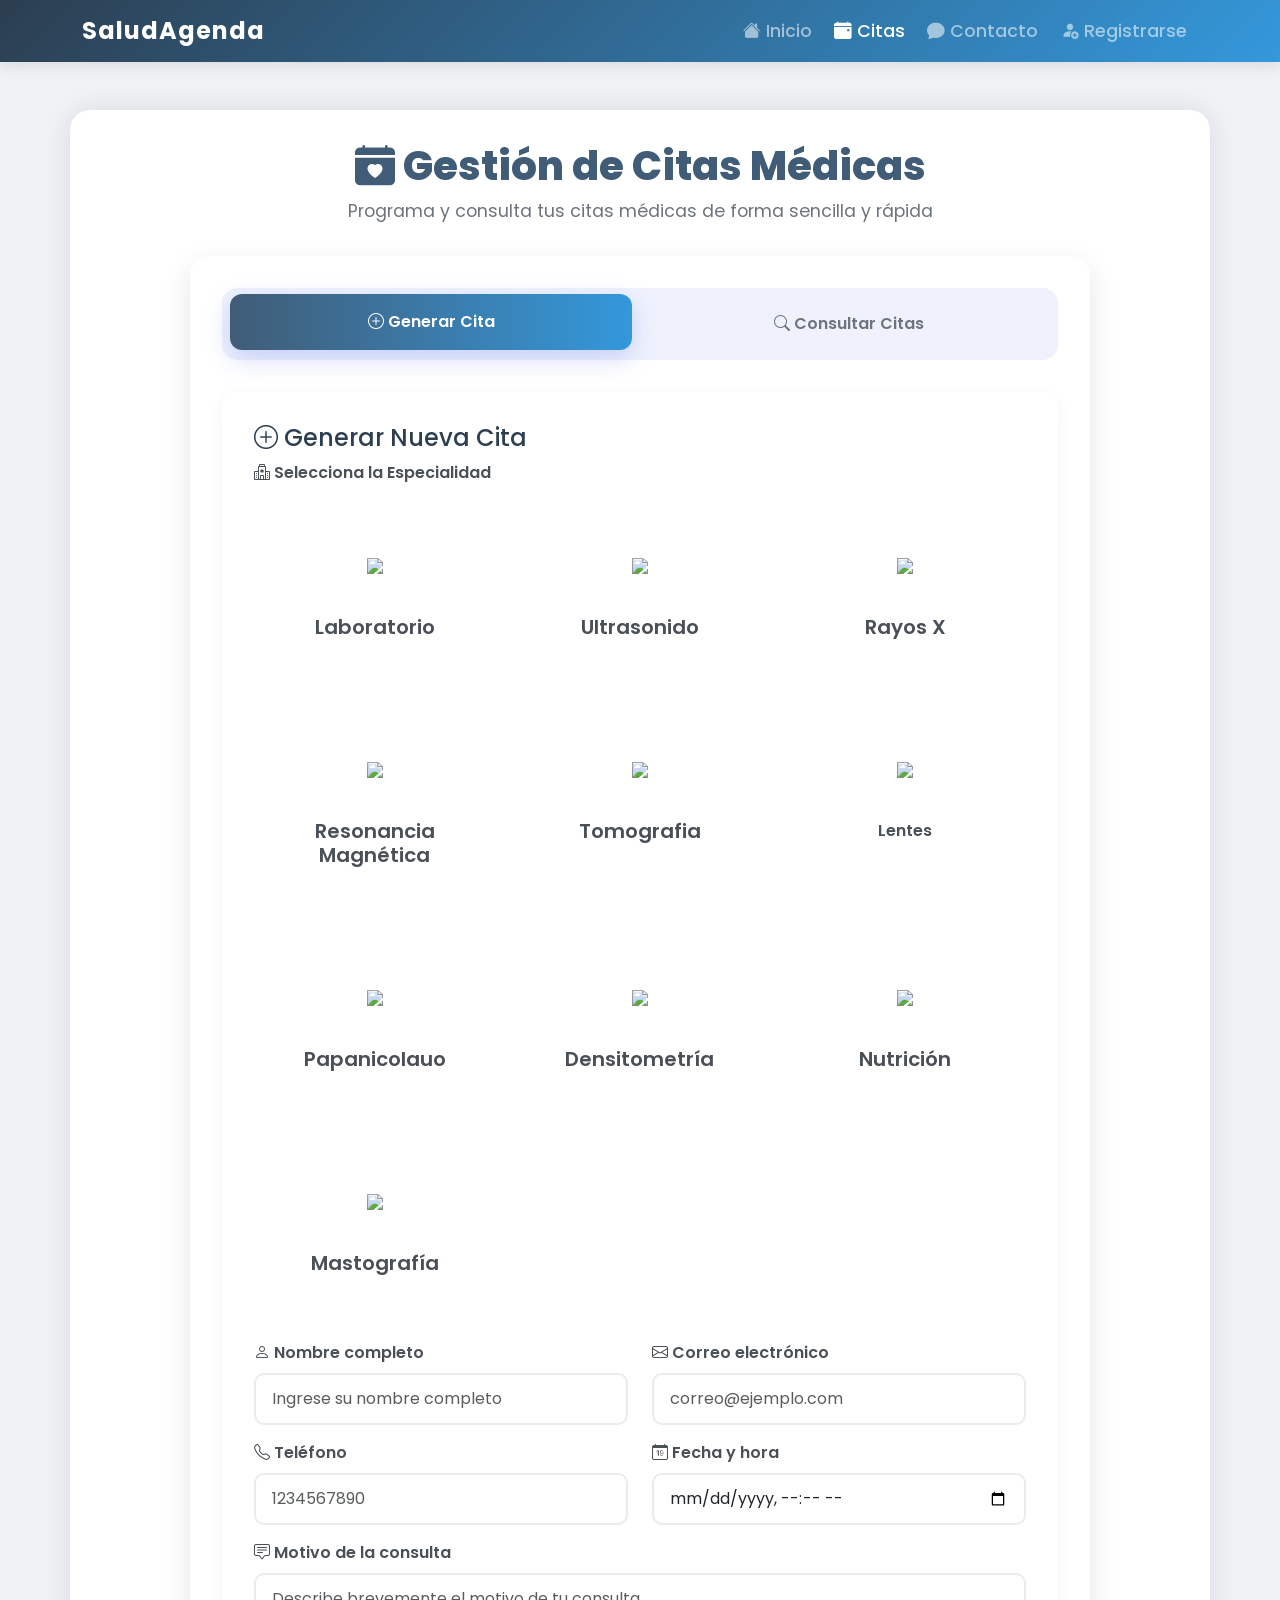
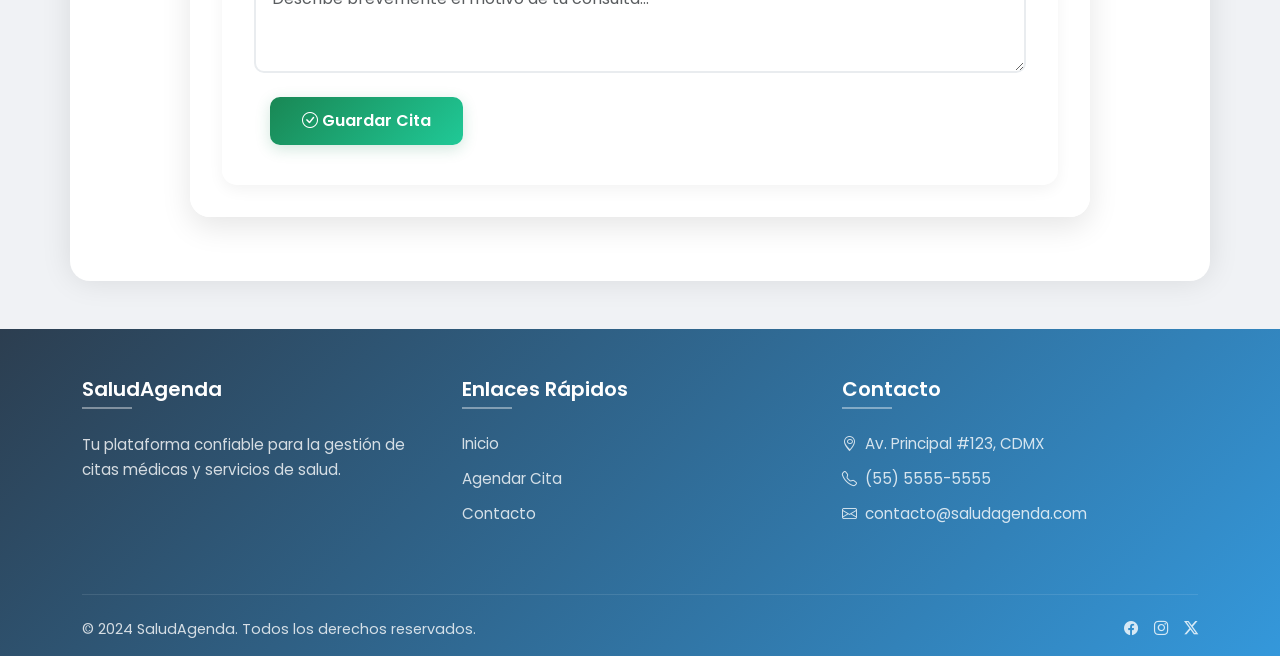
==== citas.html @ 7bef3935 "sitio totalmente responsivo en cualquier dispositivo" ====
<!DOCTYPE html>
<html lang="es">
<head>
    <meta charset="UTF-8">
    <meta name="viewport" content="width=device-width, initial-scale=1.0">
    <title>SaludAgenda - Listado de Citas</title>
    <link href="https://cdn.jsdelivr.net/npm/bootstrap@5.3.3/dist/css/bootstrap.min.css" rel="stylesheet">
    <link href="https://fonts.googleapis.com/css2?family=Poppins:wght@400;500;600;700&display=swap" rel="stylesheet">
    <link rel="stylesheet" href="https://cdn.jsdelivr.net/npm/bootstrap-icons@1.11.3/font/bootstrap-icons.min.css">
    <link rel="stylesheet" href="css/estilos.css">
</head>
<body>
    <!-- Navbar -->
    <nav class="navbar navbar-expand-lg navbar-dark bg-primary">
        <div class="container">
        <a class="navbar-brand fw-bold" href="index.html">SaludAgenda</a>
        <button class="navbar-toggler" type="button" data-bs-toggle="collapse" 
                data-bs-target="#navbarNav" aria-controls="navbarNav" aria-expanded="false" 
                aria-label="Toggle navigation">
            <span class="navbar-toggler-icon"></span>
        </button>

        <div class="collapse navbar-collapse" id="navbarNav">
            <ul class="navbar-nav ms-auto">
            <!-- In the navbar section -->
            <li class="nav-item">
                <a class="nav-link" href="index.html"><i class="bi bi-house-fill"></i> Inicio</a>
            </li>
            <li class="nav-item">
                <a class="nav-link active" href="citas.html"><i class="bi bi-calendar-event-fill"></i> Citas</a>
            </li>
            <li class="nav-item">
                <a class="nav-link" href="contacto.html"><i class="bi bi-chat-fill"></i> Contacto</a>
            </li>
            <li class="nav-item">
                <p></p><p></p>
                <p></p>
            </li>
            <li class="nav-item">
                <a class="nav-link" href="registro.html"><i class="bi bi-person-fill-add"></i> Registrarse</a>
            </li>
            


            </ul>
        </div>
        </div>
    </nav>

    <!-- Contenido principal -->
    <div class="container mt-5">
        <div class="page-title">
                <h1><i class="bi bi-calendar-heart-fill"></i> Gestión de Citas Médicas</h1>
                <p>Programa y consulta tus citas médicas de forma sencilla y rápida</p>
            </div>
        <div class="cita-container">
            

            <!-- Tabs -->
            <div class="tab-buttons">
                <button class="tab-btn active" onclick="openTab(event, 'generar')">
                    <i class="bi bi-plus-circle"></i> Generar Cita
                </button>
                <button class="tab-btn" onclick="openTab(event, 'consultar')">
                    <i class="bi bi-search"></i> Consultar Citas
                </button>
            </div>

            <!-- Consultar Citas -->
            <div id="consultar" class="tabcontent">
                <div class="form-section">
                    <h4><i class="bi bi-search"></i> Consultar Citas</h4>
                    <form id="formConsultar" class="mb-3">
                        <div class="row">
                            <div class="col-md-6 mb-3">
                                <label for="consultaCorreo" class="form-label">
                                    <i class="bi bi-envelope"></i> Correo electrónico
                                </label>
                                <input type="email" class="form-control" id="consultaCorreo" placeholder="correo@ejemplo.com" required>
                            </div>
                            <div class="col-md-6 mb-3">
                                <label for="filtroEspecialidad" class="form-label">
                                    <i class="bi bi-hospital"></i> Filtrar por Especialidad
                                </label>
                                <select class="form-control" id="filtroEspecialidad">
                                    <option value="">Todas las especialidades</option>
                                    <option value="Laboratorio">Laboratorio</option>
                                    <option value="Ultrasonido">Ultrasonido</option>
                                    <option value="Rayos X">Rayos X</option>
                                    <option value="Laboratorio">Resonancia Magnetica</option>
                                    <option value="Ultrasonido">Tomografia</option>
                                    <option value="Rayos X">Electrocardiograma X</option>
                                    <option value="Laboratorio">Lentes</option>
                                    <option value="Ultrasonido">Papanicolaou</option>
                                    <option value="Rayos X">Densitometría</option>
                                    <option value="Ultrasonido">Nutrición</option>
                                    <option value="Rayos X">Mastografía</option>
                                    <!-- Add all other specialties -->
                                </select>
                            </div>
                        </div>
                        <div class="row">
                            <div class="col-md-6 mb-3">
                                <label for="fechaInicio" class="form-label">
                                    <i class="bi bi-calendar-date"></i> Fecha Inicio
                                </label>
                                <input type="date" class="form-control" id="fechaInicio">
                            </div>
                            <div class="col-md-6 mb-3">
                                <label for="fechaFin" class="form-label">
                                    <i class="bi bi-calendar-date"></i> Fecha Fin
                                </label>
                                <input type="date" class="form-control" id="fechaFin">
                            </div>
                        </div>
                        <div class="d-flex gap-2">
                            <button type="submit" class="btn btn-primary">
                                <i class="bi bi-search"></i> Buscar Citas
                            </button>
                            <button type="button" class="btn btn-secondary" onclick="exportarCitas()">
                                <i class="bi bi-download"></i> Exportar Citas
                            </button>
                        </div>
                    </form>
                    <div id="resultadoCitas"></div>
                </div>
            </div>

            <!-- Generar Cita -->
            <div id="generar" class="tabcontent active">
                <div class="form-section">
                    <h4><i class="bi bi-plus-circle"></i> Generar Nueva Cita</h4>

                    <!-- Selector de especialidad con iconos -->
                    <div class="mb-4">
                        <label class="form-label">
                            <i class="bi bi-hospital"></i> Selecciona la Especialidad
                        </label>
                        <div class="specialty-grid">
                            <div class="specialty-card" data-specialty="Laboratorio">
                                <div class="specialty-icon">
                                    <img src="assets/icons/Icon_Laboratorio.svg">
                                </div>
                                <h5 class="specialty-name">Laboratorio</h5>
                            </div>
                            <div class="specialty-card" data-specialty="Ultrasonido">
                                <div class="specialty-icon">
                                    <img src="assets/icons/Ultrasonido.svg">
                                </div>
                                <h5 class="specialty-name">Ultrasonido</h5>
                            </div>
                            <div class="specialty-card" data-specialty="Rayos X">
                                <div class="specialty-icon">
                                    <img src="assets/icons/Icon_RayosX.svg">
                                </div>
                                <h5 class="specialty-name">Rayos X</h5>
                            </div>
                            <div class="specialty-card" data-specialty="Resonancia Magnética">
                                <div class="specialty-icon">
                                    <img src="assets/icons/ResonanciaMagnetica.svg">
                                </div>
                                <h5 class="specialty-name">Resonancia Magnética</h5>
                            </div>
                            <div class="specialty-card" data-specialty="Tomografía">
                                <div class="specialty-icon">
                                    <img src="assets/icons/Icon_Tomografia.svg">
                                </div>
                                <h5 class="specialty-name">Tomografia</h5>
                            </div>
                            <div class="specialty-card" data-specialty="Lentes">
                                <div class="specialty-icon">
                                    <img src="assets/icons/Icon_Lentes.svg">
                                </div>
                                <Lentes class="specialty-name">Lentes</h5>
                            </div>
                            <div class="specialty-card" data-specialty="Papanicolaou">
                                <div class="specialty-icon">
                                    <img src="assets/icons/Icon_Papanicolaou.svg">
                                </div>
                                <h5 class="specialty-name">Papanicolauo</h5>
                            </div>
                            <div class="specialty-card" data-specialty="Densitometría">
                                <div class="specialty-icon">
                                    <img src="assets/icons/Icon_Densi.svg">
                                </div>
                                <h5 class="specialty-name">Densitometría</h5>
                            </div>
                            <div class="specialty-card" data-specialty="Nutrición">
                                <div class="specialty-icon">
                                    <img src="assets/icons/Icon_Nutricion.svg">
                                </div>
                                <h5 class="specialty-name">Nutrición</h5>
                            </div>
                            <div class="specialty-card" data-specialty="Mastografía">
                                <div class="specialty-icon">
                                    <img src="assets/icons/Mastografía.svg">
                                </div>
                                <h5 class="specialty-name">Mastografía</h5>
                            </div>
                        </div>
                        <input type="hidden" id="especialidadSelect" required>
                        <div id="especialidadError" class="text-danger mt-2" style="display: none;">
                            Por favor, selecciona una especialidad.
                        </div>
                    </div>

                    <!-- Formulario de cita -->
                    <form id="formCita">
                        <div class="row">
                            <div class="col-md-6 mb-3">
                                <label for="nombre" class="form-label">
                                    <i class="bi bi-person"></i> Nombre completo
                                </label>
                                <input type="text" class="form-control" id="nombre" placeholder="Ingrese su nombre completo" required>
                            </div>
                            <div class="col-md-6 mb-3">
                                <label for="correo" class="form-label">
                                    <i class="bi bi-envelope"></i> Correo electrónico
                                </label>
                                <input type="email" class="form-control" id="correo" placeholder="correo@ejemplo.com" required>
                            </div>
                        </div>
                        
                        <div class="row">
                            <div class="col-md-6 mb-3">
                                <label for="telefono" class="form-label">
                                    <i class="bi bi-telephone"></i> Teléfono
                                </label>
                                <input type="tel" class="form-control" id="telefono" pattern="[0-9]{10}" maxlength="10" placeholder="1234567890" required>
                            </div>
                            <div class="col-md-6 mb-3">
                                <label for="fecha" class="form-label">
                                    <i class="bi bi-calendar-date"></i> Fecha y hora
                                </label>
                                <input type="datetime-local" class="form-control" id="fecha" required>
                            </div>
                        </div>
                        
                        <div class="mb-3">
                            <label for="motivo" class="form-label">
                                <i class="bi bi-chat-square-text"></i> Motivo de la consulta
                            </label>
                            <textarea id="motivo" class="form-control" rows="3" placeholder="Describe brevemente el motivo de tu consulta..." ></textarea>
                        </div>
                        
                        <button type="submit" class="btn btn-success">
                            <i class="bi bi-check-circle"></i> Guardar Cita
                        </button>
                    </form>
                </div>
            </div>
        </div>

    </div>

    <script src="https://cdn.jsdelivr.net/npm/bootstrap@5.3.2/dist/js/bootstrap.bundle.min.js"></script>
    <script src="js/citas.js"></script>

    <!-- Footer -->
    <footer class="footer mt-5">
        <div class="container">
            <div class="row">
                <div class="col-md-4 mb-4">
                    <h5 class="footer-title">SaludAgenda</h5>
                    <p class="footer-description">
                        Tu plataforma confiable para la gestión de citas médicas y servicios de salud.
                    </p>
                </div>
                <div class="col-md-4 mb-4">
                    <h5 class="footer-title">Enlaces Rápidos</h5>
                    <ul class="footer-links">
                        <li><a href="index.html">Inicio</a></li>
                        <li><a href="citas.html">Agendar Cita</a></li>
                        <li><a href="contacto.html">Contacto</a></li>
                    </ul>
                </div>
                <div class="col-md-4 mb-4">
                    <h5 class="footer-title">Contacto</h5>
                    <ul class="footer-contact">
                        <li><i class="bi bi-geo-alt"></i> Av. Principal #123, CDMX</li>
                        <li><i class="bi bi-telephone"></i> (55) 5555-5555</li>
                        <li><i class="bi bi-envelope"></i> contacto@saludagenda.com</li>
                    </ul>
                </div>
            </div>
            <div class="footer-bottom">
                <div class="row align-items-center">
                    <div class="col-md-6">
                        <p class="mb-0">© 2024 SaludAgenda. Todos los derechos reservados.</p>
                    </div>
                    <div class="col-md-6 text-md-end">
                        <div class="footer-social">
                            <a href="https://www.facebook.com/share/1BerYLDLwE/?mibextid=wwXIfr" class="social-link"><i class="bi bi-facebook"></i></a>
                            <a href="https://www.instagram.com/baezdiazabi?igsh=MW44d2RhNXJlbWZqMg%3D%3D&utm_source=qr" class="social-link"><i class="bi bi-instagram"></i></a>
                            <a href="https://x.com/baezdiazabi?s=21" class="social-link"><i class="bi bi-twitter-x"></i></a>
                        </div>
                    </div>
                </div>
            </div>
        </div>
    </footer>
</body>
</html>
---- css/estilos.css ----
/* ====== Estilos generales ====== */
body {
  font-family: 'Poppins', 'Segoe UI', sans-serif;
  background-color: #f0f2f5;
  color: #2c3e50;
  margin: 0;
  padding: 0;
}

/* ------------------------------------ */
/* =============== Navbar============== */
/* ------------------------------------ */

/* Update  navbar colors */
.navbar {
  background: linear-gradient(135deg, #2c3e50 0%, #3498db 100%) !important;
  box-shadow: 0 4px 15px rgba(0,0,0,0.1);
  align-content: center;
  align-items: center;
}
.navbar-brand {
  font-weight: 700;
  font-size: 1.5rem;
  letter-spacing: 1px;
}

.navbar .nav-link {
  display: block;
  font-size: 1.1rem;
  font-weight: 500;
  padding: 0.5rem 1rem;
  margin: 0 0.2rem;
  border-radius: 5px;
  transition: all 0.3s ease;
  align-items: center;
}

.navbar .nav-item{
  align-items: center;
}

.navbar .nav-link:hover {
  color: #ffffff !important;
  background-color: rgba(255,255,255,0.1);
  transform: translateY(-2px);
}


/*--------------------------------------- */
/* --------------INDEX.HTML-------------- */
/*--------------------------------------- */






h2.text-center {
  color: #2c3e50;
  font-weight: 700;
  margin-bottom: 2rem;
  position: relative;
}

h2.text-center::after {
  content: '';
  position: absolute;
  bottom: -10px;
  left: 50%;
  transform: translateX(-50%);
  width: 100px;
  height: 3px;
  background: linear-gradient(90deg, #2c3e50, #3498db);
}

/* BUTTONS MAIN */
.buttons {
  display: flex;
  justify-content: center;
  align-items: center;
  gap: 20px;
  margin-bottom: 50px;
}
.buttons button {
  color: #fff;
  background: linear-gradient(90deg, #415c76, #3498db);
  text-align: center;
  padding: 8px;
  border-radius: 100px;
}

.buttons button:hover {
  background: linear-gradient(90deg, #3498db, #415c76);
  transform: translateY(-2px);
  transition: all 0.3s ease;
}

@media (min-width:768px){
  .buttons {
    margin-top: 50px;
  }
  .buttons button {
    padding: 15px 30px;
    font-size: 20px;
  }
    
}

/* Style the filters section */
.row.mb-4 {
  background: #f8f9fa;
  padding: 1.5rem;
  border-radius: 15px;
  margin-bottom: 2rem !important;
}

.form-label {
  color: #2c3e50;
  font-weight: 600;
}

.form-select, .form-control {
  border: 2px solid #e9ecef;
  border-radius: 10px;
  padding: 0.8rem;
  transition: all 0.3s ease;
}

.form-select:focus, .form-control:focus {
  border-color: #3498db;
  box-shadow: 0 0 0 0.2rem rgba(52, 152, 219, 0.25);
}

/* Style the table */
.table {
  border-radius: 15px;
  overflow: hidden;
  box-shadow: 0 0 20px rgba(0,0,0,0.05);
}

.table thead th {
  background: linear-gradient(135deg, #2c3e50 0%, #3498db 100%) !important;
  color: white;
  font-weight: 600;
  text-transform: uppercase;
  font-size: 0.9rem;
  padding: 1rem;
  border: none;
}

.table tbody td {
  padding: 1rem;
  vertical-align: middle;
}

.table-striped tbody tr:nth-of-type(odd) {
  background-color: rgba(52, 152, 219, 0.05);
}

/* Style the buttons */
.btn-warning {
  background: linear-gradient(135deg, #f39c12 0%, #f1c40f 100%);
  border: none;
  color: white;
  margin-right: 0.5rem;
  padding: 0.5rem 1rem;
}

.btn-warning:hover {
  background: linear-gradient(135deg, #f1c40f 0%, #f39c12 100%);
  color: white;
  transform: translateY(-2px);
}

.btn-danger {
  background: linear-gradient(135deg, #e74c3c 0%, #c0392b 100%);
  border: none;
}

.btn-danger:hover {
  background: linear-gradient(135deg, #c0392b 0%, #e74c3c 100%);
  transform: translateY(-2px);
}

.btn-success {
  background: linear-gradient(135deg, #27ae60 0%, #2ecc71 100%);
  border: none;
  padding: 0.8rem 2rem;
}

.btn-success:hover {
  background: linear-gradient(135deg, #2ecc71 0%, #27ae60 100%);
  transform: translateY(-2px);
}



/* ====== Hero / Carrusel ====== */
.carousel-item img {

  padding: 50px;
  border-radius: 100px;
  object-fit:cover;
  height: 60vh;
  filter: brightness(0.8);
}


.carousel-caption {
  background: rgba(0,0,0,0.6);
  padding: 2rem;
  border-radius: 15px;
  backdrop-filter: blur(5px);
  transform: translateY(-20px);
}

.carousel-caption h3 {
  font-size: 2.5rem;
  font-weight: 700;
  margin-bottom: 1rem;
}

@media (max-width: 767px) {
  .carousel-caption {
    position: absolute;
    top: 0; /* Lo colocamos arriba */
    bottom: 0;
    left: 0;
    right: 0;
    backdrop-filter: blur(0px);
    background: rgba(0, 0, 0, 0.5); /* Sombra más oscura */
    display: flex;
    flex-direction: column;
    justify-content: center; /* Centra verticalmente el texto */
    align-items: center;
    border-radius: 50px;
    margin: 50px 50px; /* Centra horizontalmente el texto */
    padding: 40px;
    text-align: center;
  }

  .carousel-caption h3 {
    
    font-size: 30px;
  }

  .carousel-caption h3,
  .carousel-caption p {
    color: #fff; /* Texto blanco */
  }

  
}




/* ====== Footer Styles ====== */
.footer {
    background: linear-gradient(135deg, #2c3e50 0%, #3498db 100%);
    color: #fff;
    padding: 3rem 0 1rem;
    margin-top: 4rem;
}

.footer-title {
    color: #fff;
    font-weight: 600;
    margin-bottom: 1.5rem;
    position: relative;
    padding-bottom: 0.5rem;
}

.footer-title::after {
    content: '';
    position: absolute;
    left: 0;
    bottom: 0;
    width: 50px;
    height: 2px;
    background: rgba(255, 255, 255, 0.4);
}

.footer-description {
    color: rgba(255, 255, 255, 0.8);
    font-size: 0.95rem;
    line-height: 1.6;
}

.footer-links {
    list-style: none;
    padding: 0;
    margin: 0;
}

.footer-links li {
    margin-bottom: 0.75rem;
}

.footer-links a {
    color: rgba(255, 255, 255, 0.8);
    text-decoration: none;
    transition: all 0.3s ease;
    font-size: 0.95rem;
}

.footer-links a:hover {
    color: #fff;
    padding-left: 5px;
}

.footer-contact {
    list-style: none;
    padding: 0;
    margin: 0;
}

.footer-contact li {
    color: rgba(255, 255, 255, 0.8);
    margin-bottom: 0.75rem;
    font-size: 0.95rem;
    display: flex;
    align-items: center;
    gap: 0.5rem;
}

.footer-bottom {
    margin-top: 2rem;
    padding-top: 1.5rem;
    border-top: 1px solid rgba(255, 255, 255, 0.1);
    font-size: 0.9rem;
    color: rgba(255, 255, 255, 0.8);
}

.footer-social {
    display: flex;
    gap: 1rem;
    justify-content: flex-end;
}

.social-link {
    color: rgba(255, 255, 255, 0.8);
    text-decoration: none;
    transition: all 0.3s ease;
}

.social-link:hover {
    color: #fff;
    transform: translateY(-3px);
}

@media (max-width: 768px) {
    .footer {
        padding: 2rem 0 1rem;
    }
    
    .footer-bottom {
        text-align: center;
    }
    
    .footer-social {
        justify-content: center;
        margin-top: 1rem;
    }

    .social-media .btn{
      
      padding: 0.5rem;
      font-size: 12px;
      margin: 0;
    }

    .gap-3{
      gap: 0rem !important;
      
    }

    
}

@media (min-width:768px){
  .social-media .btn{
      
      padding: 0.5rem;
      font-size: 14px;
      margin: 0;
    }
    
}

@media (min-width:767px){
    .text-decoration-none{
      text-wrap: wrap;
      overflow-wrap: break-word;
      hyphens: auto;
    } 
}
footer {
    font-size: 0.9rem;
}

footer .social-links a {
    font-size: 1.2rem;
    transition: color 0.3s ease;
}

footer .social-links a:hover {
    color: var(--bs-primary) !important;
}

footer ul li {
    margin-bottom: 0.5rem;
}

footer ul li a {
    transition: color 0.3s ease;
}

footer ul li a:hover {
    color: var(--bs-primary) !important;
}

/* ====== Animaciones ====== */
@keyframes fadeIn {
  from { opacity: 0; transform: translateY(20px); }
  to { opacity: 1; transform: translateY(0); }
}

.card, .btn, .carousel-caption {
  animation: fadeIn 0.8s ease-out forwards;
}
  


/* SERVICIOS MAIN */
#servicios-main .titulo {
  font-size: 1.8rem;
  font-weight: bold;
}

.seccion-servicios .servicio-item {
  display: block;
  padding: 15px;
  border-radius: 10px;
  text-decoration: none;
  color: inherit;
  transition: background 0.3s ease;
}

.seccion-servicios .servicio-item:hover {
  background: rgba(0, 123, 255, 0.1);
}

.icono-container img {
  max-height: 80px;
}

.servicio-title {
  font-size: 0.95rem;
  font-weight: 500;
}



/* ---------------------------------------- */
/* -----------------CITAS.HTML------------- */
/* ---------------------------------------- */

.container.mt-5 {
  background: white;
  padding: 2rem;
  border-radius: 20px;
  box-shadow: 0 0 30px rgba(0,0,0,0.1);
}

.page-title.mt-5 h1, .page-title.mt-5 p {
  color: #2c3e50;
}

.cita-container {
    background: rgba(255,255,255,0.95);
    backdrop-filter: blur(20px);
    border-radius: 20px;
    box-shadow: 0 10px 30px rgba(0,0,0,0.1);;
    margin: 2rem auto;
    padding: 2rem;
    max-width: 900px;
    color:#2c3e50;
}

.tab-buttons {
    display: flex;
    gap: 1rem;
    margin-bottom: 2rem;
    background: rgba(102,126,234,0.1);
    padding: 0.5rem;
    border-radius: 15px;
}

.tab-btn {
    flex: 1;
    padding: 1rem 2rem;
    border: none;
    border-radius: 12px;
    background: transparent;
    color: #6c757d;
    font-weight: 600;
    transition: all 0.3s ease;
    position: relative;
    overflow: hidden;
}

.tab-btn.active {
    background: linear-gradient(90deg, #415c76, #3498db);
    color: white;
    transform: translateY(-2px);
    box-shadow: 0 8px 25px rgba(102,126,234,0.3);
}

.tabcontent {
    display: none;
    animation: fadeIn 0.5s ease;
}

.tabcontent.active {
    display: block;
}

@keyframes fadeIn {
    from { opacity: 0; transform: translateY(20px); }
    to { opacity: 1; transform: translateY(0); }
}

.specialty-grid {
    display: grid;
    grid-template-columns: repeat(auto-fit, minmax(200px, 1fr));
    gap: 1.5rem;
    margin-bottom: 2rem;
}

.specialty-card {
    background: rgba(255,255,255,0.9);
    border: 2px solid transparent;
    border-radius: 15px;
    padding: 2rem;
    text-align: center;
    align-items: center;
    cursor: pointer;
    transition: all 0.3s ease;
    position: relative;
    overflow: hidden;
}

.specialty-card::before {
    content: '';
    position: absolute;
    top: 0;
    left: -100%;
    width: 100%;
    height: 100%;
    background: linear-gradient(90deg, transparent, rgba(255,255,255,0.4), transparent);
    transition: left 0.5s ease;
}

.specialty-card:hover::before {
    left: 100%;
}

.specialty-card:hover {
    transform: translateY(-5px);
    box-shadow: 0 20px 40px rgba(0,0,0,0.15);
}

.specialty-card.selected {
    border: 2px solid #667eea;
    background: linear-gradient(135deg, rgba(102,126,234,0.1) 0%, rgba(118,75,162,0.1) 100%);
    transform: translateY(-5px);
    box-shadow: 0 20px 40px rgba(0,0,0,0.15);
}

.specialty-icon {
    font-size: 3rem;
    margin-bottom: 1rem;
    background: var(--primary-gradient);
    -webkit-background-clip: text;
    -webkit-text-fill-color: transparent;
    background-clip: text;
}

.specialty-card.selected .specialty-icon {
    animation: pulse 1.5s infinite;
}

@keyframes pulse {
    0%, 100% { transform: scale(1); }
    50% { transform: scale(1.1); }
}

.specialty-name {
    font-weight: 600;
    color: #495057;
    margin: 0;
}

@media (max-width:525px){
   .specialty-card {
    padding: 1rem;
  }
  .specialty-icon img{
    width: 45px;
    height: 45px; 
  }
  .specialty-name{
    font-weight: 500;
    font-size: 10px;
    color: #495057;
    margin: 0;
    text-align: center;
  }

 
}

.form-section {
    background: rgba(255,255,255,0.7);
    border-radius: 15px;
    padding: 2rem;
    box-shadow: 0 5px 15px rgba(0,0,0,0.05);
}

.form-label {
    font-weight: 600;
    color: #495057;
    margin-bottom: 0.5rem;
}

.form-control, .form-select {
    border: 2px solid #e9ecef;
    border-radius: 10px;
    padding: 0.75rem 1rem;
    transition: all 0.3s ease;
    background: rgba(255,255,255,0.9);
}

.form-control:focus, .form-select:focus {
    border-color: #667eea;
    box-shadow: 0 0 0 0.2rem rgba(102,126,234,0.25);
    transform: translateY(-2px);
}


/*-------------------------- BOTONES --------------*/

/* ====== Botones personalizados ====== */


.btn {
    border-radius: 10px;
    padding: 0.75rem 2rem;
    font-weight: 600;
    transition: all 0.3s ease;
    border: none;
    position: relative;
    overflow: hidden;
    margin: 0.5rem 1rem;
}

.btn-primary {
    background: linear-gradient(90deg, #415c76, #3498db);
    color: #fff;
}

.btn-success {
    background:linear-gradient(135deg, #198754 0%, #20c997 100%);;
    color: #fff;
    border: none;
    box-shadow: 0 4px 15px rgba(25,135,84,0.2);
}
.btn-success:hover {
  background: linear-gradient(135deg, #20c997 0%, #198754 100%);
  transform: translateY(-3px);
  box-shadow: 0 8px 25px rgba(25,135,84,0.3);
}

.btn-warning {
    background: linear-gradient(135deg, #ff9a56 0%, #ff6b6b 100%);
    color: #fff;
}


.btn-danger {
    background: linear-gradient(135deg, #ff6b6b 0%, #ee5a24 100%);
    color: #fff;
}

.btn:hover {
    transform: translateY(-3px);
    box-shadow: 0 10px 25px rgba(0,0,0,0.2);
}

.btn::before {
    content: '';
    position: absolute;
    top: 0;
    left: -100%;
    width: 100%;
    height: 100%;
    background: linear-gradient(90deg, transparent, rgba(255,255,255,0.2), transparent);
    transition: left 0.5s ease;
}

.btn:hover::before {
    left: 100%;
}

@media (max-width:525px){
  .tab-btn{
    padding: 0.5rem 1rem;
    font-size: 12px;
  }

  #formCita .btn{
    padding: 0.5rem;
    font-size: 12px;
  }

  #consultar button{
    padding: 0.5rem;
    font-size: 10px;
  }

  #formCita .form-control, #formCita .form-select{
    padding: 0.5rem;
    font-size: 12px;
  }

  #formConsultar .form-control, #formConsulta .form-select{
    padding: 0.5rem;
    font-size: 12px;
  }

  .cita-card{
    font-size: 12px;
  }

  .cita-card h5{
    font-size: 14px;
  }


    
}


/* ........................................ */

.cita-card {
    background: rgba(255,255,255,0.95);
    border-radius: 15px;
    padding: 1.5rem;
    margin-bottom: 1rem;
    box-shadow: 0 10px 30px rgba(0,0,0,0.1);;
    border-left: 5px solid #667eea;
    transition: all 0.3s ease;
}

.cita-card:hover {
    transform: translateX(5px);
    box-shadow: 0 20px 40px rgba(0,0,0,0.15);
}

.status-badge {
    display: inline-block;
    padding: 0.25rem 0.75rem;
    border-radius: 50px;
    font-size: 0.875rem;
    font-weight: 600;
}

.status-activa {
    background: linear-gradient(135deg, #4facfe 0%, #00f2fe 100%);
    color: #2c3e50;
}

.status-cancelada {
    background: linear-gradient(135deg, #ff6b6b 0%, #ee5a24 100%);
    color: #2c3e50;
}

.floating-elements {
    position: fixed;
    top: 0;
    left: 0;
    width: 100%;
    height: 100%;
    pointer-events: none;
    z-index: -1;
}

.floating-element {
    position: absolute;
    background: rgba(255,255,255,0.1);
    border-radius: 50%;
    animation: float 6s ease-in-out infinite;
}

.floating-element:nth-child(1) {
    width: 80px;
    height: 80px;
    top: 20%;
    left: 10%;
    animation-delay: 0s;
}

.floating-element:nth-child(2) {
    width: 120px;
    height: 120px;
    top: 60%;
    right: 10%;
    animation-delay: 2s;
}

.floating-element:nth-child(3) {
    width: 60px;
    height: 60px;
    bottom: 20%;
    left: 20%;
    animation-delay: 4s;
}

@keyframes float {
    0%, 100% { transform: translateY(0px) rotate(0deg); }
    33% { transform: translateY(-20px) rotate(120deg); }
    66% { transform: translateY(10px) rotate(240deg); }
}

.page-title {
    text-align: center;
    margin-bottom: 2rem;
}

.page-title h1 {
    color: #415c76;
    font-weight: 800;
    margin-bottom: 0.5rem;
}

.page-title p {
    color: #6c757d;
    font-size: 1.1rem;
}

@media (max-width: 768px) {
    .specialty-grid {
        grid-template-columns: repeat(2, 1fr);
        gap: 1rem;
    }
    
    .specialty-card {
        padding: 1rem;
        align-content: center;
    }
    
    .specialty-icon {
        font-size: 2.5rem;
    }
    
    .main-container {
        margin: 1rem;
        padding: 1.5rem;
    }
}




/* ----------------------------------------------- */
/* -------------------CONACTO--------------------- */
/* ----------------------------------------------- */

.contatc-info{
  background: white;
  padding: 2rem;
  border-radius: 20px;
  box-shadow: 0 0 30px rgba(0,0,0,0.1);
  margin-bottom: 2rem;
}

@media (max-width:525px){
  .contact-info{
    padding: 1rem;
    font-size: 12px;
  }

  .contact-info h5,h3{
    font-size: 14px;
  }

  .gap-3{
    gap: 0.5rem !important;
    
  }

  .social-media .btn{
    padding: 0.5rem;
    font-size: 12px;
  }
    
  .contact-form{
    padding: 1rem;
    font-size: 12px;
  }

  #formContacto .form-control{
    width: 260px;
    height: 40px;
  }

  #formContacto .btn{
    padding: 0.5rem;
    font-size: 12px;
    margin: 0;
  }

  #mapDiv iframe{
    width: 260px;
    height: 100px;
  }
}
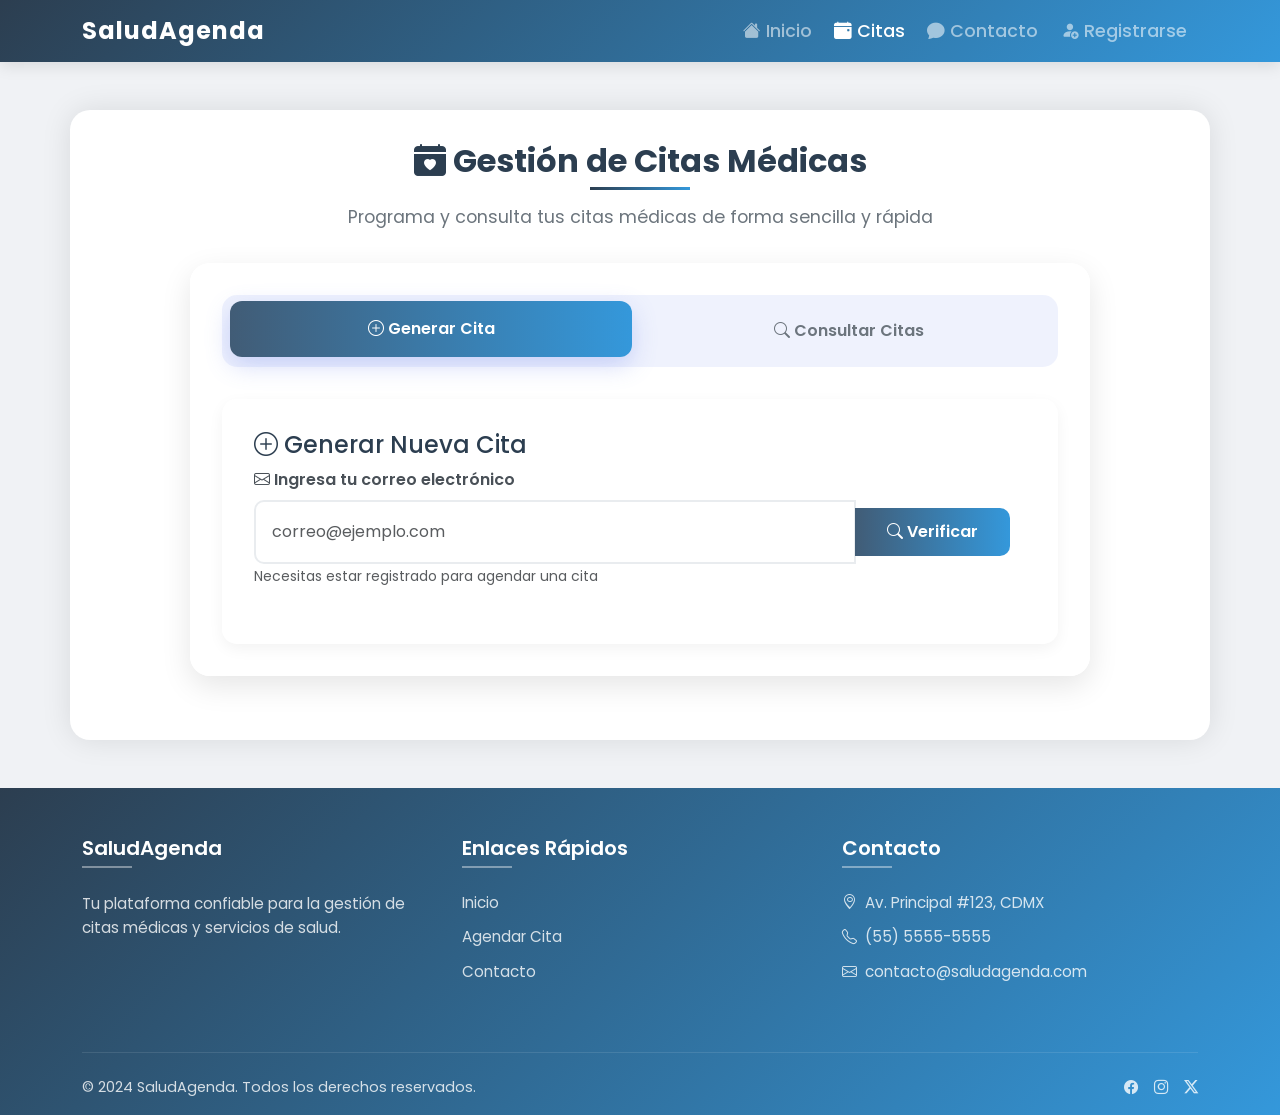
==== commit 5512a203: "v3" ====
--- a/citas.html
+++ b/citas.html
@@ -49,8 +49,8 @@
 
     <!-- Contenido principal -->
     <div class="container mt-5">
-        <div class="page-title">
-                <h1><i class="bi bi-calendar-heart-fill"></i> Gestión de Citas Médicas</h1>
+        <div class="page-title ">
+                <h2 class="text-center mb-4"><i class="bi bi-calendar-heart-fill"></i> Gestión de Citas Médicas</h2>
                 <p>Programa y consulta tus citas médicas de forma sencilla y rápida</p>
             </div>
         <div class="cita-container">
@@ -131,12 +131,48 @@
                 <div class="form-section">
                     <h4><i class="bi bi-plus-circle"></i> Generar Nueva Cita</h4>
 
-                    <!-- Selector de especialidad con iconos -->
-                    <div class="mb-4">
-                        <label class="form-label">
-                            <i class="bi bi-hospital"></i> Selecciona la Especialidad
+                    <!-- Verificación de correo -->
+                    <div id="email-verification" class="mb-4">
+                        <label for="correoVerificacion" class="form-label">
+                            <i class="bi bi-envelope"></i> Ingresa tu correo electrónico
                         </label>
-                        <div class="specialty-grid">
+                        <div class="input-group">
+                            <input type="email" class="form-control" id="correoVerificacion" 
+                                   placeholder="correo@ejemplo.com" required>
+                            <button type="button" class="btn btn-primary" onclick="verificarUsuario()">
+                                <i class="bi bi-search"></i> Verificar
+                            </button>
+                        </div>
+                        <small class="form-text text-muted">
+                            Necesitas estar registrado para agendar una cita
+                        </small>
+                    </div>
+
+                    <!-- Información del usuario (se muestra cuando está registrado) -->
+                    <div id="user-info" style="display: none;">
+                        <div class="user-info-card">
+                            <h5><i class="bi bi-person-check"></i> Usuario Verificado</h5>
+                            <div id="user-details"></div>
+                        </div>
+                    </div>
+
+                    <!-- Mensaje para usuarios no registrados -->
+                    <div id="registration-alert" class="alert alert-info" style="display: none;">
+                        <h5><i class="bi bi-info-circle"></i> Usuario no encontrado</h5>
+                        <p>No encontramos una cuenta con ese correo electrónico. Para agendar una cita, primero necesitas registrarte.</p>
+                        <a href="registro.html" class="btn-register">
+                            <i class="bi bi-person-plus"></i> Registrarse Ahora
+                        </a>
+                    </div>
+
+                    <!-- Formulario de cita (se muestra solo para usuarios registrados) -->
+                    <div id="cita-form-container" style="display: none;">
+                        <!-- Selector de especialidad con iconos -->
+                        <div class="mb-4">
+                            <label class="form-label">
+                                <i class="bi bi-hospital"></i> Selecciona la Especialidad
+                            </label>
+                            <div class="specialty-grid">
                             <div class="specialty-card" data-specialty="Laboratorio">
                                 <div class="specialty-icon">
                                     <img src="assets/icons/Icon_Laboratorio.svg">
@@ -198,55 +234,55 @@
                                 <h5 class="specialty-name">Mastografía</h5>
                             </div>
                         </div>
-                        <input type="hidden" id="especialidadSelect" required>
-                        <div id="especialidadError" class="text-danger mt-2" style="display: none;">
-                            Por favor, selecciona una especialidad.
-                        </div>
-                    </div>
-
-                    <!-- Formulario de cita -->
-                    <form id="formCita">
-                        <div class="row">
-                            <div class="col-md-6 mb-3">
-                                <label for="nombre" class="form-label">
-                                    <i class="bi bi-person"></i> Nombre completo
-                                </label>
-                                <input type="text" class="form-control" id="nombre" placeholder="Ingrese su nombre completo" required>
-                            </div>
-                            <div class="col-md-6 mb-3">
-                                <label for="correo" class="form-label">
-                                    <i class="bi bi-envelope"></i> Correo electrónico
-                                </label>
-                                <input type="email" class="form-control" id="correo" placeholder="correo@ejemplo.com" required>
-                            </div>
-                        </div>
-                        
-                        <div class="row">
-                            <div class="col-md-6 mb-3">
-                                <label for="telefono" class="form-label">
-                                    <i class="bi bi-telephone"></i> Teléfono
-                                </label>
-                                <input type="tel" class="form-control" id="telefono" pattern="[0-9]{10}" maxlength="10" placeholder="1234567890" required>
-                            </div>
-                            <div class="col-md-6 mb-3">
-                                <label for="fecha" class="form-label">
-                                    <i class="bi bi-calendar-date"></i> Fecha y hora
-                                </label>
-                                <input type="datetime-local" class="form-control" id="fecha" required>
-                            </div>
-                        </div>
-                        
-                        <div class="mb-3">
-                            <label for="motivo" class="form-label">
-                                <i class="bi bi-chat-square-text"></i> Motivo de la consulta
-                            </label>
-                            <textarea id="motivo" class="form-control" rows="3" placeholder="Describe brevemente el motivo de tu consulta..." ></textarea>
-                        </div>
-                        
-                        <button type="submit" class="btn btn-success">
-                            <i class="bi bi-check-circle"></i> Guardar Cita
-                        </button>
-                    </form>
+                            <input type="hidden" id="especialidadSelect" required>
+                            <div id="especialidadError" class="text-danger mt-2" style="display: none;">
+                                Por favor, selecciona una especialidad.
+                            </div>
+                        </div>
+
+                        <!-- Formulario de cita -->
+                        <form id="formCita">
+                            <div class="row">
+                                <div class="col-md-6">
+                                    <label for="fecha" class="form-label">Fecha de la cita *</label>
+                                    <input type="date" class="form-control" id="fecha" name="fecha" required>
+                                    <div class="invalid-feedback">
+                                        Seleccione una fecha válida
+                                    </div>
+                                </div>
+                                <div class="col-md-6">
+                                    <label for="hora" class="form-label">Hora preferida *</label>
+                                    <select class="form-select" id="hora" name="hora" required>
+                                        <option value="">Seleccione una hora</option>
+                                        <option value="08:00">08:00 AM</option>
+                                        <option value="09:00">09:00 AM</option>
+                                        <option value="10:00">10:00 AM</option>
+                                        <option value="11:00">11:00 AM</option>
+                                        <option value="12:00">12:00 PM</option>
+                                        <option value="13:00">01:00 PM</option>
+                                        <option value="14:00">02:00 PM</option>
+                                        <option value="15:00">03:00 PM</option>
+                                        <option value="16:00">04:00 PM</option>
+                                        <option value="17:00">05:00 PM</option>
+                                    </select>
+                                    <div class="invalid-feedback">
+                                        Seleccione una hora
+                                    </div>
+                                </div>
+                                <div class="col-md-6 mb-3">
+                                    <label for="motivo" class="form-label">
+                                        <i class="bi bi-chat-square-text"></i> Motivo de la consulta
+                                    </label>
+                                    <textarea id="motivo" class="form-control" rows="3" 
+                                             placeholder="Describe brevemente el motivo de tu consulta..." required></textarea>
+                                </div>
+                            </div>
+                            
+                            <button type="submit" class="btn btn-success">
+                                <i class="bi bi-check-circle"></i> Guardar Cita
+                            </button>
+                        </form>
+                    </div>
                 </div>
             </div>
         </div>
@@ -255,6 +291,8 @@
 
     <script src="https://cdn.jsdelivr.net/npm/bootstrap@5.3.2/dist/js/bootstrap.bundle.min.js"></script>
     <script src="js/citas.js"></script>
+    <script src="js/registro.js"></script>
+    <scrript src="js/autocompletar.js"></script>
 
     <!-- Footer -->
     <footer class="footer mt-5">
--- a/css/estilos.css
+++ b/css/estilos.css
@@ -840,7 +840,7 @@
 }
 
 .page-title h1 {
-    color: #415c76;
+    color: #2c3e50;
     font-weight: 800;
     margin-bottom: 0.5rem;
 }
@@ -926,4 +926,48 @@
     width: 260px;
     height: 100px;
   }
-}+}
+
+
+/* ----------POP UP------------------ */
+/* Fondo del popup */
+.popup {
+    position: fixed;
+    top: 30%;
+    left: 50%;
+    transform: translate(-50%, -30%);
+    background: #fff;
+    padding: 20px;
+    border: 2px solid rgb(84, 121, 156);
+    border-radius: 10px;
+    box-shadow: 0px 4px 10px rgba(0, 0, 0, 0.3);
+    z-index: 9999;
+    text-align: center;
+    max-width: 300px;
+    animation: fadeIn 0.3s ease-in-out;
+}
+
+/* Contenido interno */
+.popup-content p {
+    margin: 0;
+    font-size: 1rem;
+    color: #333;
+}
+
+/* Botón */
+.popup-btn {
+    margin-top: 10px;
+    padding: 6px 16px;
+    border: none;
+    background: linear-gradient(90deg, #415c76, #3498db);
+    color: #fff;
+    border-radius: 5px;
+    cursor: pointer;
+    transition: background 0.2s;
+}
+
+.popup-btn:hover {
+    background: linear-gradient(90deg, #3498db, #415c76);
+}
+
+
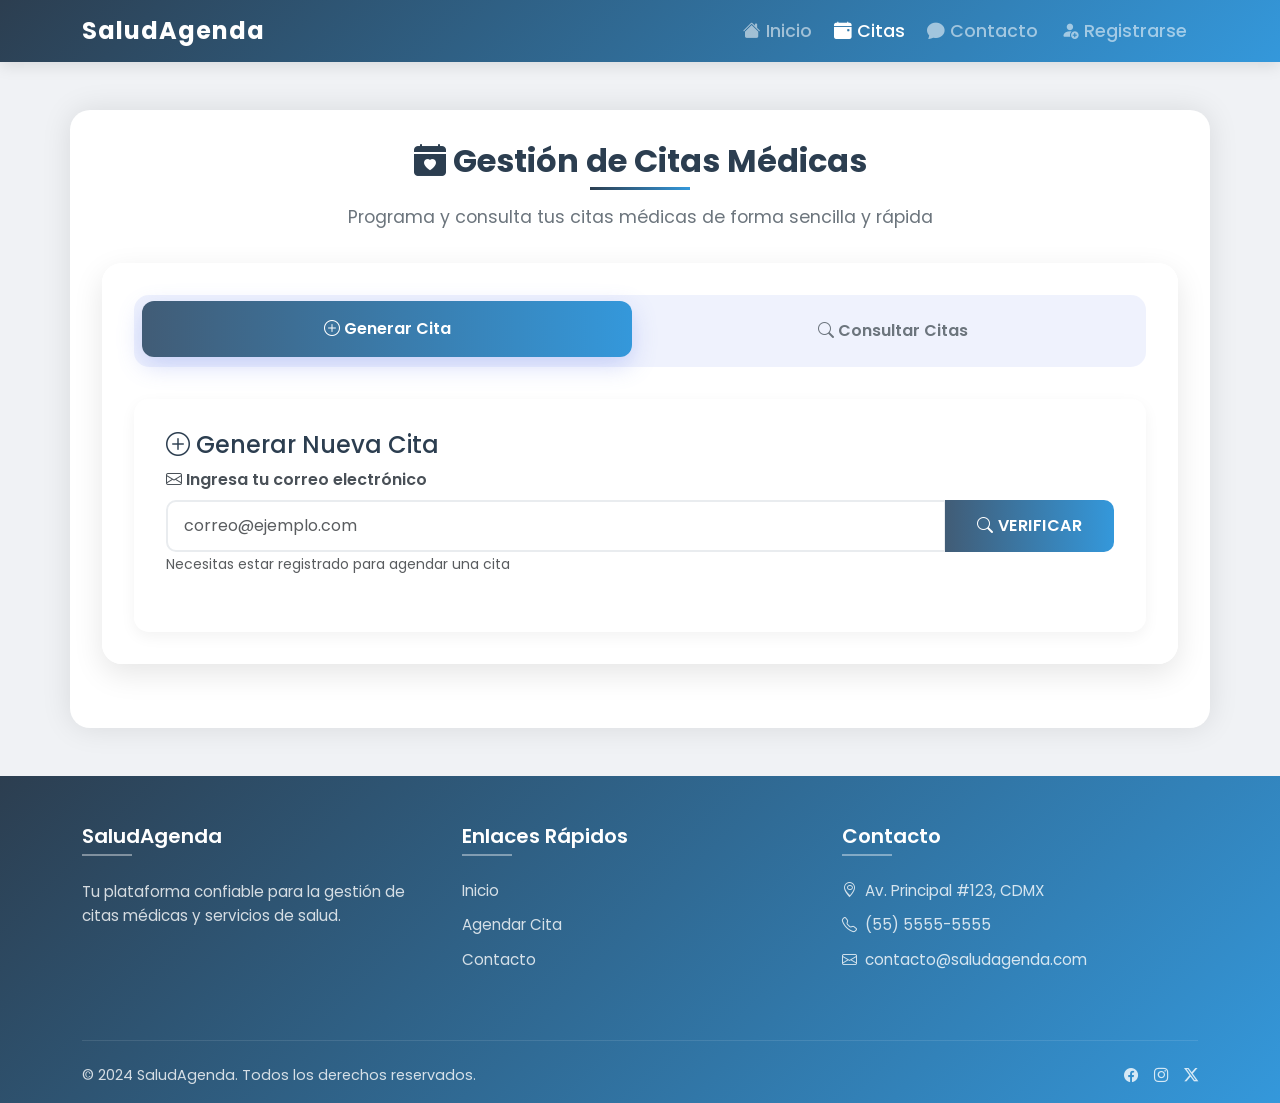
==== commit c5c974a1: "v final" ====
--- a/citas.html
+++ b/citas.html
@@ -39,8 +39,6 @@
             <li class="nav-item">
                 <a class="nav-link" href="registro.html"><i class="bi bi-person-fill-add"></i> Registrarse</a>
             </li>
-            
-
 
             </ul>
         </div>
@@ -70,59 +68,108 @@
             <div id="consultar" class="tabcontent">
                 <div class="form-section">
                     <h4><i class="bi bi-search"></i> Consultar Citas</h4>
-                    <form id="formConsultar" class="mb-3">
+                    
+                    <!-- Filtros -->
+                    <form id="formConsultar" class="mb-4">
                         <div class="row">
-                            <div class="col-md-6 mb-3">
+                            <div class="col-md-3 mb-3">
                                 <label for="consultaCorreo" class="form-label">
                                     <i class="bi bi-envelope"></i> Correo electrónico
                                 </label>
-                                <input type="email" class="form-control" id="consultaCorreo" placeholder="correo@ejemplo.com" required>
-                            </div>
-                            <div class="col-md-6 mb-3">
+                                <input type="email" class="form-control" id="consultaCorreo" placeholder="correo@ejemplo.com">
+                            </div>
+                            <div class="col-md-3 mb-3">
                                 <label for="filtroEspecialidad" class="form-label">
-                                    <i class="bi bi-hospital"></i> Filtrar por Especialidad
+                                    <i class="bi bi-hospital"></i> Especialidad
                                 </label>
                                 <select class="form-control" id="filtroEspecialidad">
                                     <option value="">Todas las especialidades</option>
                                     <option value="Laboratorio">Laboratorio</option>
                                     <option value="Ultrasonido">Ultrasonido</option>
-                                    <option value="Rayos X">Rayos X</option>
-                                    <option value="Laboratorio">Resonancia Magnetica</option>
-                                    <option value="Ultrasonido">Tomografia</option>
-                                    <option value="Rayos X">Electrocardiograma X</option>
-                                    <option value="Laboratorio">Lentes</option>
-                                    <option value="Ultrasonido">Papanicolaou</option>
-                                    <option value="Rayos X">Densitometría</option>
-                                    <option value="Ultrasonido">Nutrición</option>
-                                    <option value="Rayos X">Mastografía</option>
-                                    <!-- Add all other specialties -->
+                                    <option value="RayosX">Rayos X</option>
+                                    <option value="ResonanciaMagnetica">Resonancia Magnética</option>
+                                    <option value="Tomografia">Tomografía</option>
+                                    <option value="Lentes">Lentes</option>
+                                    <option value="Papanicolaou">Papanicolaou</option>
+                                    <option value="Densitometria">Densitometría</option>
+                                    <option value="Nutricion">Nutrición</option>
+                                    <option value="Mastografia">Mastografía</option>
                                 </select>
                             </div>
+                            <div class="col-md-3 mb-3">
+                                <label for="filtroEstatus" class="form-label">
+                                    <i class="bi bi-check-circle"></i> Estatus
+                                </label>
+                                <select class="form-control" id="filtroEstatus">
+                                    <option value="">Todos los estatus</option>
+                                    <option value="Activa">Activa</option>
+                                    <option value="Confirmada">Confirmada</option>
+                                    <option value="Cancelada">Cancelada</option>
+                                </select>
+                            </div>
+                            <div class="col-md-3 mb-3">
+                                <label for="fechaInicio" class="form-label">
+                                    <i class="bi bi-calendar-date"></i> Fecha Desde
+                                </label>
+                                <input type="date" class="form-control" id="fechaInicio">
+                            </div>
                         </div>
                         <div class="row">
-                            <div class="col-md-6 mb-3">
-                                <label for="fechaInicio" class="form-label">
-                                    <i class="bi bi-calendar-date"></i> Fecha Inicio
-                                </label>
-                                <input type="date" class="form-control" id="fechaInicio">
-                            </div>
-                            <div class="col-md-6 mb-3">
+                            <div class="col-md-3 mb-3">
                                 <label for="fechaFin" class="form-label">
-                                    <i class="bi bi-calendar-date"></i> Fecha Fin
+                                    <i class="bi bi-calendar-date"></i> Fecha Hasta
                                 </label>
                                 <input type="date" class="form-control" id="fechaFin">
                             </div>
-                        </div>
-                        <div class="d-flex gap-2">
-                            <button type="submit" class="btn btn-primary">
-                                <i class="bi bi-search"></i> Buscar Citas
-                            </button>
-                            <button type="button" class="btn btn-secondary" onclick="exportarCitas()">
-                                <i class="bi bi-download"></i> Exportar Citas
-                            </button>
+                            <div class="row g-2">
+                                <div class="col-12 col-md-auto">
+                                    <button type="submit" class="btn btn-primary w-100">
+                                        <i class="bi bi-search"></i> Buscar Citas
+                                    </button>
+                                </div>
+                                <div class="col-12 col-md-auto">
+                                    <button type="button" class="btn btn-secondary w-100" onclick="exportarCitas()">
+                                        <i class="bi bi-download"></i> Exportar Citas
+                                    </button>
+                                </div>
+                                <div class="col-12 col-md-auto">
+                                    <button type="button" class="btn btn-success w-100" onclick="cargarTodasLasCitas()">
+                                        <i class="bi bi-list"></i> Ver Todas
+                                    </button>
+                                </div>
+                            </div>
                         </div>
                     </form>
-                    <div id="resultadoCitas"></div>
+
+                    <!-- Tabla de resultados -->
+                    <div class="table-responsive d-none d-md-block">
+                        <table class="table table-striped table-hover" id="tablaCitas">
+                            <thead class="table-dark">
+                                <tr>
+                                    <th>Folio</th>
+                                    <th>Paciente</th>
+                                    <th>Correo</th>
+                                    <th>Especialidad</th>
+                                    <th>Fecha</th>
+                                    <th>Hora</th>
+                                    <th>Estatus</th>
+                                    <th>Acciones</th>
+                                </tr>
+                            </thead>
+                            <tbody id="resultadoCitas">
+                                <tr>
+                                    <td colspan="8" class="text-center py-4">
+                                        <i class="bi bi-search" style="font-size: 3rem; color: #6c757d;"></i>
+                                        <p class="text-muted mt-2">Use los filtros para buscar citas o haga clic en "Ver Todas" para mostrar todas las citas.</p>
+                                    </td>
+                                </tr>
+                            </tbody>
+                        </table>
+                    </div>
+
+                    <!-- Contenedor para cards en móviles -->
+                    <div id="resultadoCitasCards" class="d-block d-md-none"></div>
+
                 </div>
             </div>
 
@@ -185,19 +232,19 @@
                                 </div>
                                 <h5 class="specialty-name">Ultrasonido</h5>
                             </div>
-                            <div class="specialty-card" data-specialty="Rayos X">
+                            <div class="specialty-card" data-specialty="RayosX">
                                 <div class="specialty-icon">
                                     <img src="assets/icons/Icon_RayosX.svg">
                                 </div>
                                 <h5 class="specialty-name">Rayos X</h5>
                             </div>
-                            <div class="specialty-card" data-specialty="Resonancia Magnética">
+                            <div class="specialty-card" data-specialty="ResonanciaMagnetica">
                                 <div class="specialty-icon">
                                     <img src="assets/icons/ResonanciaMagnetica.svg">
                                 </div>
                                 <h5 class="specialty-name">Resonancia Magnética</h5>
                             </div>
-                            <div class="specialty-card" data-specialty="Tomografía">
+                            <div class="specialty-card" data-specialty="Tomografia">
                                 <div class="specialty-icon">
                                     <img src="assets/icons/Icon_Tomografia.svg">
                                 </div>
@@ -215,23 +262,23 @@
                                 </div>
                                 <h5 class="specialty-name">Papanicolauo</h5>
                             </div>
-                            <div class="specialty-card" data-specialty="Densitometría">
+                            <div class="specialty-card" data-specialty="Densitometria">
                                 <div class="specialty-icon">
                                     <img src="assets/icons/Icon_Densi.svg">
                                 </div>
                                 <h5 class="specialty-name">Densitometría</h5>
                             </div>
-                            <div class="specialty-card" data-specialty="Nutrición">
+                            <div class="specialty-card" data-specialty="Nutricion">
                                 <div class="specialty-icon">
                                     <img src="assets/icons/Icon_Nutricion.svg">
                                 </div>
-                                <h5 class="specialty-name">Nutrición</h5>
-                            </div>
-                            <div class="specialty-card" data-specialty="Mastografía">
+                                <h5 class="specialty-name">Nutricion</h5>
+                            </div>
+                            <div class="specialty-card" data-specialty="Mastografia">
                                 <div class="specialty-icon">
                                     <img src="assets/icons/Mastografía.svg">
                                 </div>
-                                <h5 class="specialty-name">Mastografía</h5>
+                                <h5 class="specialty-name">Mastografia</h5>
                             </div>
                         </div>
                             <input type="hidden" id="especialidadSelect" required>
@@ -338,4 +385,4 @@
         </div>
     </footer>
 </body>
-</html>
+</html>
--- a/css/estilos.css
+++ b/css/estilos.css
@@ -253,7 +253,27 @@
 }
 
 
-
+/* ====== Botones personalizados ====== */
+.btn {
+  padding: 0.8rem 2rem;
+  border-radius: 30px;
+  font-weight: 600;
+  letter-spacing: 0.5px;
+  text-transform: uppercase;
+  transition: all 0.3s ease;
+}
+
+.btn-success {
+  background: linear-gradient(135deg, #198754 0%, #20c997 100%);
+  border: none;
+  box-shadow: 0 4px 15px rgba(25,135,84,0.2);
+}
+
+.btn-success:hover {
+  background: linear-gradient(135deg, #20c997 0%, #198754 100%);
+  transform: translateY(-3px);
+  box-shadow: 0 8px 25px rgba(25,135,84,0.3);
+}
 
 /* ====== Footer Styles ====== */
 .footer {
@@ -362,38 +382,6 @@
         justify-content: center;
         margin-top: 1rem;
     }
-
-    .social-media .btn{
-      
-      padding: 0.5rem;
-      font-size: 12px;
-      margin: 0;
-    }
-
-    .gap-3{
-      gap: 0rem !important;
-      
-    }
-
-    
-}
-
-@media (min-width:768px){
-  .social-media .btn{
-      
-      padding: 0.5rem;
-      font-size: 14px;
-      margin: 0;
-    }
-    
-}
-
-@media (min-width:767px){
-    .text-decoration-none{
-      text-wrap: wrap;
-      overflow-wrap: break-word;
-      hyphens: auto;
-    } 
 }
 footer {
     font-size: 0.9rem;
@@ -484,7 +472,7 @@
     box-shadow: 0 10px 30px rgba(0,0,0,0.1);;
     margin: 2rem auto;
     padding: 2rem;
-    max-width: 900px;
+    max-width: 100%;
     color:#2c3e50;
 }
 
@@ -544,7 +532,6 @@
     border-radius: 15px;
     padding: 2rem;
     text-align: center;
-    align-items: center;
     cursor: pointer;
     transition: all 0.3s ease;
     position: relative;
@@ -602,25 +589,6 @@
     margin: 0;
 }
 
-@media (max-width:525px){
-   .specialty-card {
-    padding: 1rem;
-  }
-  .specialty-icon img{
-    width: 45px;
-    height: 45px; 
-  }
-  .specialty-name{
-    font-weight: 500;
-    font-size: 10px;
-    color: #495057;
-    margin: 0;
-    text-align: center;
-  }
-
- 
-}
-
 .form-section {
     background: rgba(255,255,255,0.7);
     border-radius: 15px;
@@ -647,12 +615,6 @@
     box-shadow: 0 0 0 0.2rem rgba(102,126,234,0.25);
     transform: translateY(-2px);
 }
-
-
-/*-------------------------- BOTONES --------------*/
-
-/* ====== Botones personalizados ====== */
-
 
 .btn {
     border-radius: 10px;
@@ -662,7 +624,6 @@
     border: none;
     position: relative;
     overflow: hidden;
-    margin: 0.5rem 1rem;
 }
 
 .btn-primary {
@@ -671,26 +632,18 @@
 }
 
 .btn-success {
-    background:linear-gradient(135deg, #198754 0%, #20c997 100%);;
-    color: #fff;
-    border: none;
-    box-shadow: 0 4px 15px rgba(25,135,84,0.2);
-}
-.btn-success:hover {
-  background: linear-gradient(135deg, #20c997 0%, #198754 100%);
-  transform: translateY(-3px);
-  box-shadow: 0 8px 25px rgba(25,135,84,0.3);
+    background: var(--success-gradient);
+    color: #415c76;
 }
 
 .btn-warning {
     background: linear-gradient(135deg, #ff9a56 0%, #ff6b6b 100%);
-    color: #fff;
-}
-
+    color: #415c76;
+}
 
 .btn-danger {
     background: linear-gradient(135deg, #ff6b6b 0%, #ee5a24 100%);
-    color: #fff;
+    color: #415c76;
 }
 
 .btn:hover {
@@ -713,47 +666,6 @@
     left: 100%;
 }
 
-@media (max-width:525px){
-  .tab-btn{
-    padding: 0.5rem 1rem;
-    font-size: 12px;
-  }
-
-  #formCita .btn{
-    padding: 0.5rem;
-    font-size: 12px;
-  }
-
-  #consultar button{
-    padding: 0.5rem;
-    font-size: 10px;
-  }
-
-  #formCita .form-control, #formCita .form-select{
-    padding: 0.5rem;
-    font-size: 12px;
-  }
-
-  #formConsultar .form-control, #formConsulta .form-select{
-    padding: 0.5rem;
-    font-size: 12px;
-  }
-
-  .cita-card{
-    font-size: 12px;
-  }
-
-  .cita-card h5{
-    font-size: 14px;
-  }
-
-
-    
-}
-
-
-/* ........................................ */
-
 .cita-card {
     background: rgba(255,255,255,0.95);
     border-radius: 15px;
@@ -769,6 +681,10 @@
     box-shadow: 0 20px 40px rgba(0,0,0,0.15);
 }
 
+.cita-card button{
+  margin-bottom: 10px;
+}
+
 .status-badge {
     display: inline-block;
     padding: 0.25rem 0.75rem;
@@ -834,13 +750,23 @@
     66% { transform: translateY(10px) rotate(240deg); }
 }
 
+.table-responsive-custom {
+    max-width: 100px;
+    overflow-x: auto;
+    -webkit-overflow-scrolling: touch; /* scroll suave en móviles */
+}
+
+.table-responsive-custom table {
+    min-width: 700px; /* evita que las columnas se junten demasiado */
+}
+
 .page-title {
     text-align: center;
     margin-bottom: 2rem;
 }
 
 .page-title h1 {
-    color: #2c3e50;
+    color: #415c76;
     font-weight: 800;
     margin-bottom: 0.5rem;
 }
@@ -848,6 +774,53 @@
 .page-title p {
     color: #6c757d;
     font-size: 1.1rem;
+}
+
+
+/* ====== Popup flotante ====== */
+.popup {
+  position: fixed;
+  top: 0;
+  left: 0;
+  width: 100%;
+  height: 100%;
+  background: rgba(0,0,0,0.5); /* Fondo oscuro */
+  display: flex;
+  justify-content: center;
+  align-items: center;
+  z-index: 9999; /* Siempre encima */
+}
+
+.popup-content {
+  background: #fff;
+  padding: 2rem 3rem;
+  border-radius: 15px;
+  box-shadow: 0 8px 25px rgba(0,0,0,0.3);
+  text-align: center;
+  max-width: 400px;
+  animation: aparecer 0.3s ease-in-out;
+}
+
+.popup-btn {
+  margin-top: 1rem;
+  padding: 0.6rem 1.2rem;
+  background: linear-gradient(90deg, #415c76, #3498db);
+  border: none;
+  color: #fff;
+  border-radius: 8px;
+  cursor: pointer;
+  transition: all 0.3s ease;
+}
+
+.popup-btn:hover {
+  background: linear-gradient(90deg, #3498db, #415c76);
+  transform: translateY(-2px);
+}
+
+/* Animación de entrada */
+@keyframes aparecer {
+  from { transform: scale(0.8); opacity: 0; }
+  to { transform: scale(1); opacity: 1; }
 }
 
 @media (max-width: 768px) {
@@ -857,8 +830,7 @@
     }
     
     .specialty-card {
-        padding: 1rem;
-        align-content: center;
+        padding: 1.5rem;
     }
     
     .specialty-icon {
@@ -869,105 +841,10 @@
         margin: 1rem;
         padding: 1.5rem;
     }
-}
-
-
-
-
-/* ----------------------------------------------- */
-/* -------------------CONACTO--------------------- */
-/* ----------------------------------------------- */
-
-.contatc-info{
-  background: white;
-  padding: 2rem;
-  border-radius: 20px;
-  box-shadow: 0 0 30px rgba(0,0,0,0.1);
-  margin-bottom: 2rem;
-}
-
-@media (max-width:525px){
-  .contact-info{
-    padding: 1rem;
-    font-size: 12px;
-  }
-
-  .contact-info h5,h3{
-    font-size: 14px;
-  }
-
-  .gap-3{
-    gap: 0.5rem !important;
-    
-  }
-
-  .social-media .btn{
-    padding: 0.5rem;
-    font-size: 12px;
-  }
-    
-  .contact-form{
-    padding: 1rem;
-    font-size: 12px;
-  }
-
-  #formContacto .form-control{
-    width: 260px;
-    height: 40px;
-  }
-
-  #formContacto .btn{
-    padding: 0.5rem;
-    font-size: 12px;
-    margin: 0;
-  }
-
-  #mapDiv iframe{
-    width: 260px;
-    height: 100px;
-  }
-}
-
-
-/* ----------POP UP------------------ */
-/* Fondo del popup */
-.popup {
-    position: fixed;
-    top: 30%;
-    left: 50%;
-    transform: translate(-50%, -30%);
-    background: #fff;
-    padding: 20px;
-    border: 2px solid rgb(84, 121, 156);
-    border-radius: 10px;
-    box-shadow: 0px 4px 10px rgba(0, 0, 0, 0.3);
-    z-index: 9999;
-    text-align: center;
-    max-width: 300px;
-    animation: fadeIn 0.3s ease-in-out;
-}
-
-/* Contenido interno */
-.popup-content p {
-    margin: 0;
-    font-size: 1rem;
-    color: #333;
-}
-
-/* Botón */
-.popup-btn {
-    margin-top: 10px;
-    padding: 6px 16px;
-    border: none;
-    background: linear-gradient(90deg, #415c76, #3498db);
-    color: #fff;
-    border-radius: 5px;
-    cursor: pointer;
-    transition: background 0.2s;
-}
-
-.popup-btn:hover {
-    background: linear-gradient(90deg, #3498db, #415c76);
-}
-
-
+
+    #formConsultar .btn {
+        padding: 0.5rem 1rem; /* reduce tamaño en móviles */
+        font-size: 0.9rem;    /* opcional, hace el texto más pequeño */
+    }
+}
+
